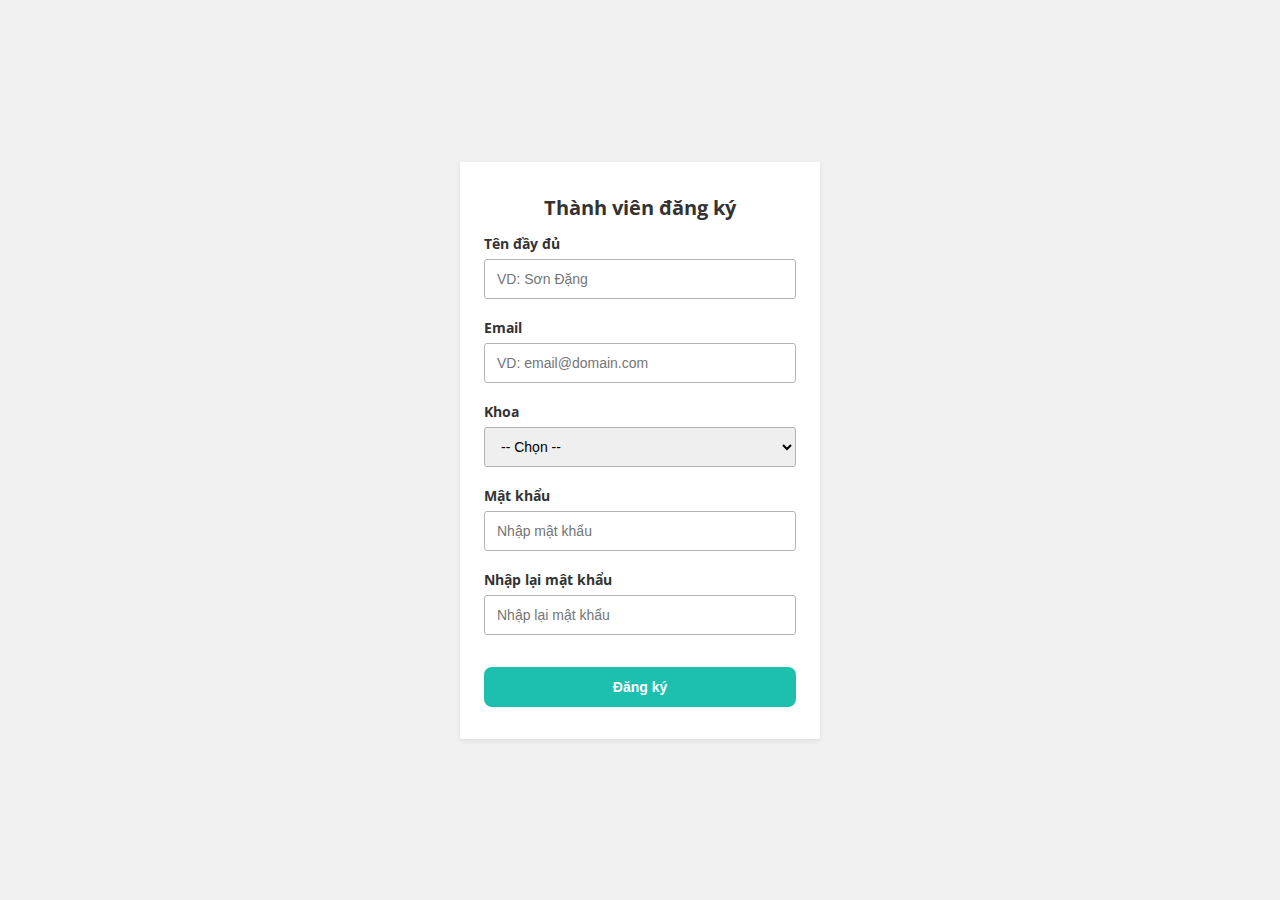
==== index.html @ 15d1e434 "Push validation form" ====
<!DOCTYPE html>
<html lang="en">
<head>
    <meta charset="UTF-8">
    <meta http-equiv="X-UA-Compatible" content="IE=edge">
    <meta name="viewport" content="width=device-width, initial-scale=1.0">
    <link href="https://fonts.googleapis.com/css?family=Open+Sans:400,600,300" rel="stylesheet" type="text/css">
    <link rel="stylesheet" href="./style.css"></a>
    <title>Document</title>
</head>
<body>
    <div class="main">

        <form action="" method="POST" class="form" id="form-1">
          <h3 class="heading">Thành viên đăng ký</h3>
          <br>
          <div class="form-group">
            <label for="fullname" class="form-label">Tên đầy đủ</label>
            <input id="fullname" name="fullname" type="text" placeholder="VD: Sơn Đặng" class="form-control">
            <span class="form-message"></span>
          </div>
  
          <div class="form-group">
            <label for="email" class="form-label">Email</label>
            <input id="email" name="email" type="text" placeholder="VD: email@domain.com" class="form-control">
            <span class="form-message"></span>
          </div>

          <div class="form-group">
            <label for="college" class="form-label">Khoa</label>
            <select id="college" name="college" class="form-control">
              <option value="">-- Chọn --</option>
              <option value="cntt">-- CNTT & TT --</option>
              <option value="kt">-- Kinh tế --</option>
            </select>
            <span class="form-message"></span>
          </div>

          <div class="form-group">
            <label for="password" class="form-label">Mật khẩu</label>
            <input id="password" name="password" type="password" placeholder="Nhập mật khẩu" class="form-control">
            <span class="form-message"></span>
          </div>
  
          <div class="form-group">
            <label for="password_confirmation" class="form-label">Nhập lại mật khẩu</label>
            <input id="password_confirmation" name="password_confirmation" placeholder="Nhập lại mật khẩu" type="password" class="form-control">
            <span class="form-message"></span>
          </div>

      
  
          <button class="form-submit">Đăng ký</button>
        </form>
  
        <!-- <form action="" method="POST" class="form" id="form-2">
          <h3 class="heading">Đăng nhập</h3>
            
          <div class="spacer"></div>
  
          <div class="form-group">
            <label for="email" class="form-label">Email</label>
            <input id="email" name="email" type="text" placeholder="VD: email@domain.com" class="form-control">
            <span class="form-message"></span>
          </div>
  
          <div class="form-group">
            <label for="password" class="form-label">Mật khẩu</label>
            <input id="password" name="password" type="password" placeholder="Nhập mật khẩu" class="form-control">
            <span class="form-message"></span>
          </div>
  
          <button class="form-submit">Đăng nhập</button>
        </form> -->
  
      </div>
      <script src="./validator.js"></script> 
      <script>
         
        document.addEventListener('DOMContentLoaded', function () {
          // Mong muốn của chúng ta
          Validator({
            form: '#form-1',
            formGroupSelector: '.form-group',
            errorSelector: '.form-message',
            rules: [
              Validator.isRequired('#fullname','Vui lòng nhập họ tên'),
              Validator.isEmail('#email'),
              Validator.minLength('#password', 6),
              Validator.isRequired('#password_confirmation'),
              Validator.isRequired('#college'),
              Validator.isConfirmed('#password_confirmation', function () {
                return document.querySelector('#form-1 #password').value;
              }, 'Mật khẩu nhập lại không chính xác')
            ],
            onSubmit: function (data) {
              // Call API
              console.log(data);
            }
          });

 
  
  
        //   Validator({
        //     form: '#form-2',
        //     formGroupSelector: '.form-group',
        //     errorSelector: '.form-message',
        //     rules: [
        //       Validator.isEmail('#email'),
        //       Validator.minLength('#password', 6),
        //     ],
        //     onSubmit: function (data) {
        //       // Call API
        //       console.log(data);
        //     }
        //   });
        });
  
      </script>

</body>
</html>
---- style.css ----
* {
    padding: 0;
    margin: 0;
    box-sizing: border-box;
}
html {
    color: #333;
    font-size: 62.5%;
    font-family: 'Open Sans', sans-serif;
}
.main {
    background: #f1f1f1;
    min-height: 100vh;
    display: flex;
    justify-content: center;
}
.form {
    width: 360px;
    min-height: 100px;
    padding: 32px 24px;
    text-align: center;
    background: #fff;
    border-radius: 2px;
    margin: 24px;
    align-self: center;
    box-shadow: 0 2px 5px 0 rgba(51,62,73,.1);
}
.form .heading {
    font-size: 2rem;
}
.form .desc {
    text-align: center;
    color: #636d77;
    font-size: 1.6rem;
    font-weight: lighter;
    line-height: 2.4rem;
    margin-top: 16px;
    font-weight: 300;
}

.form-group {
    display: flex;
    margin-bottom: 16px;
    flex-direction: column;
}

.form-label,
.form-message {
    text-align: left;
}

.form-label {
    font-weight: 700;
    padding-bottom: 6px;
    line-height: 1.8rem;
    font-size: 1.4rem;
}

.form-control {
    height: 40px;
    padding: 8px 12px;
    border: 1px solid #b3b3b3;
    border-radius: 3px;
    outline: none;
    font-size: 1.4rem;
}

.form-control:hover {
    border-color: #1dbfaf;
}

.form-group.invalid .form-control {
    border-color: #f33a58;
}

.form-group.invalid .form-message {
    color: #f33a58;
}

.form-message {
    font-size: 1.2rem;
    line-height: 1.6rem;
    padding: 4px 0 0;
}

.form-submit {
    outline: none;
    background-color: #1dbfaf;
    margin-top: 12px;
    padding: 12px 16px;
    font-weight: 600;
    color: #fff;
    border: none;
    width: 100%;
    font-size: 14px;
    border-radius: 8px;
    cursor: pointer;
}

.form-submit:hover {
    background-color: #1ac7b6;
}

.spacer {
    margin-top: 36px;
}
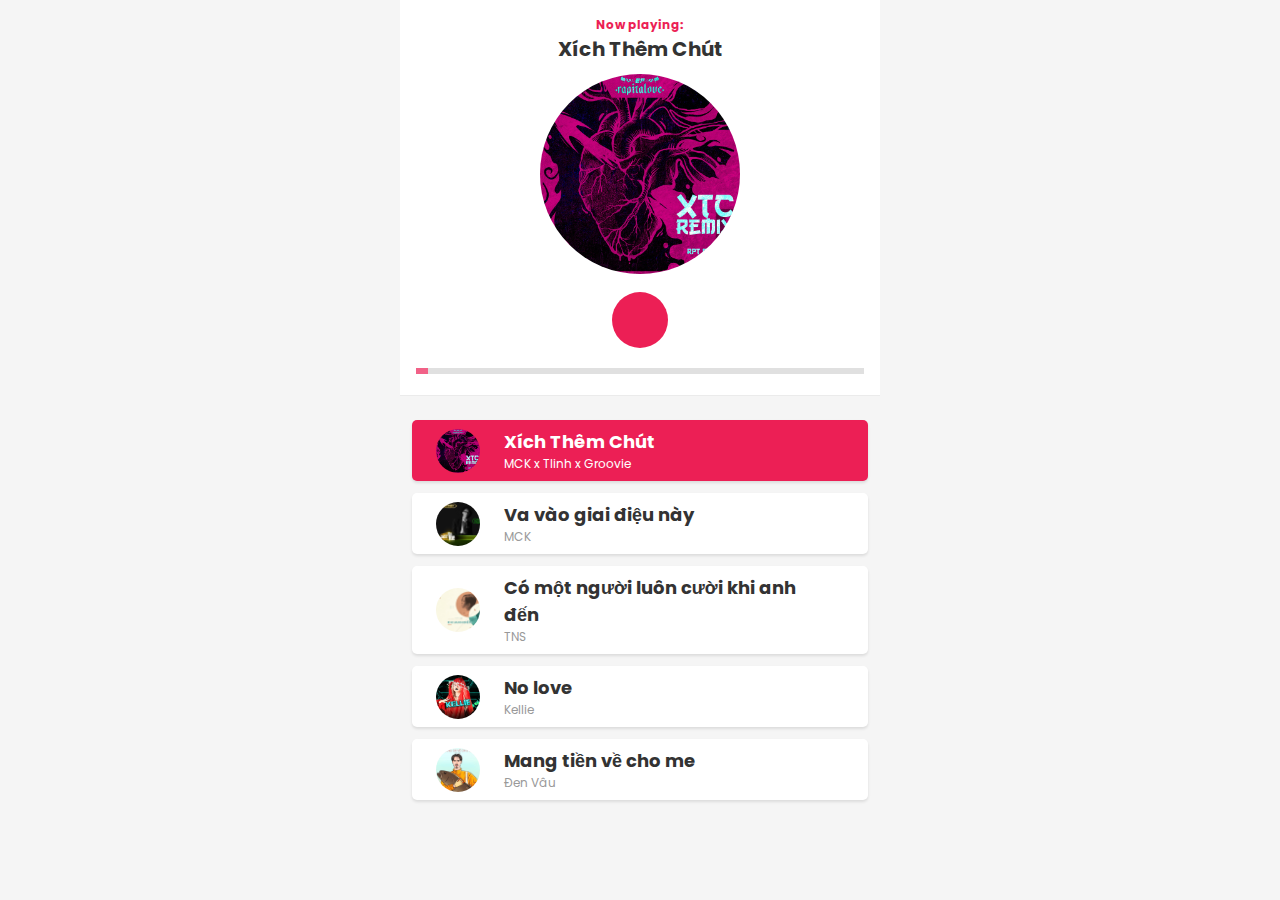
==== commit 82859ecd: "Commit Music App" ====
--- a/index.html
+++ b/index.html
@@ -6,117 +6,306 @@
     <meta name="viewport" content="width=device-width, initial-scale=1.0">
     <link href="https://fonts.googleapis.com/css?family=Open+Sans:400,600,300" rel="stylesheet" type="text/css">
     <link rel="stylesheet" href="./style.css"></a>
-    <title>Document</title>
+    <link rel="preconnect" href="https://fonts.gstatic.com">
+    <link rel="stylesheet" href="https://cdnjs.cloudflare.com/ajax/libs/font-awesome/5.15.2/css/all.min.css" integrity="sha512-HK5fgLBL+xu6dm/Ii3z4xhlSUyZgTT9tuc/hSrtw6uzJOvgRr2a9jyxxT1ely+B+xFAmJKVSTbpM/CuL7qxO8w==" crossorigin="anonymous" />
+    <link href="https://fonts.googleapis.com/css2?family=Poppins:wght@300;400;500;600&display=swap" rel="stylesheet">
+   
+    <title>Music player</title>
 </head>
 <body>
-    <div class="main">
-
-        <form action="" method="POST" class="form" id="form-1">
-          <h3 class="heading">Thành viên đăng ký</h3>
-          <br>
-          <div class="form-group">
-            <label for="fullname" class="form-label">Tên đầy đủ</label>
-            <input id="fullname" name="fullname" type="text" placeholder="VD: Sơn Đặng" class="form-control">
-            <span class="form-message"></span>
-          </div>
-  
-          <div class="form-group">
-            <label for="email" class="form-label">Email</label>
-            <input id="email" name="email" type="text" placeholder="VD: email@domain.com" class="form-control">
-            <span class="form-message"></span>
-          </div>
-
-          <div class="form-group">
-            <label for="college" class="form-label">Khoa</label>
-            <select id="college" name="college" class="form-control">
-              <option value="">-- Chọn --</option>
-              <option value="cntt">-- CNTT & TT --</option>
-              <option value="kt">-- Kinh tế --</option>
-            </select>
-            <span class="form-message"></span>
-          </div>
-
-          <div class="form-group">
-            <label for="password" class="form-label">Mật khẩu</label>
-            <input id="password" name="password" type="password" placeholder="Nhập mật khẩu" class="form-control">
-            <span class="form-message"></span>
-          </div>
-  
-          <div class="form-group">
-            <label for="password_confirmation" class="form-label">Nhập lại mật khẩu</label>
-            <input id="password_confirmation" name="password_confirmation" placeholder="Nhập lại mật khẩu" type="password" class="form-control">
-            <span class="form-message"></span>
-          </div>
-
-      
-  
-          <button class="form-submit">Đăng ký</button>
-        </form>
-  
-        <!-- <form action="" method="POST" class="form" id="form-2">
-          <h3 class="heading">Đăng nhập</h3>
+  <div class="player">
+    <!-- Dashboard -->
+    <div class="dashboard">
+      <!-- Header -->
+      <header>
+        <h4>Now playing:</h4>
+        <h2></h2>
+      </header>
+  
+      <!-- CD -->
+      <div class="cd">
+        <div class="cd-thumb" style="background-image: url('')">
+        </div>
+      </div>
+  
+      <!-- Control -->
+      <div class="control">
+        <div class="btn btn-repeat">
+          <i class="fas fa-redo"></i>
+        </div>
+        <div class="btn btn-prev">
+          <i class="fas fa-step-backward"></i>
+        </div>
+        <div class="btn btn-toggle-play">
+          <i class="fas fa-pause icon-pause"></i>
+          <i class="fas fa-play icon-play"></i>
+        </div>
+        <div class="btn btn-next">
+          <i class="fas fa-step-forward"></i>
+        </div>
+        <div class="btn btn-random">
+          <i class="fas fa-random"></i>
+        </div>
+      </div>
+  
+      <input id="progress" class="progress" type="range" value="0" step="1" min="0" max="100">
+  
+      <audio id="audio" src=""></audio>
+    </div>
+  
+    <!-- Playlist -->
+    <div class="playlist" id="playlist">
+     
+   
+    </div>
+  </div>
+  
+  <!-- Design from: https://static.collectui.com/shots/3671744/musicloud-revolutionary-app-for-music-streaming-large -->
+      </div>
+      <script src="./main.js"></script> 
+      <script>
+       $ = document.querySelector.bind(document);
+       $$ = document.querySelectorAll.bind(document);
+       const cd = $('.cd');
+       const heading = $('.dashboard h2');
+       const thumb = $('.cd .cd-thumb');
+       const audio = $('#audio');
+       const playBtn = $('.control .btn-toggle-play');
+       const player = $('.player');
+       const progress = $('#progress');
+       const nextBtn = $('.control .btn-next');
+       const prevBtn = $('.control .btn-prev');
+       const ranBtn = $('.control .btn-random');
+       const replayBtn = $('.control .btn-repeat');
+       console.log(nextBtn);
+       const app = {
+          curentIndex: 0,
+          isRandom: false,
+          isPlaying: 0,
+          isReplay: false,
+          songs : [
+           {
+             name: 'Xích Thêm Chút',
+             singer: 'MCK x Tlinh x Groovie',
+             path: './music/xtc.mp3',
+             img: './img/xtc.jpg'
+           },
+           {
+             name: 'Va vào giai điệu này',
+             singer: 'MCK',
+             path: './music/va.mp3',
+             img: './img/va.jpg'
+           },
+           {
+             name: 'Có một người luôn cười khi anh đến',
+             singer: 'TNS',
+             path: './music/co.mp3',
+             img: './img/co.jpg'
+           },
+           {
+             name: 'No love',
+             singer: 'Kellie',
+             path: './music/love.mp3',
+             img: './img/love.jpg'
+           },
+           {
+             name: 'Mang tiền về cho me',
+             singer: 'Đen Vâu',
+             path: './music/tien.mp3',
+             img: './img/tien.jpg'
+           }
+         ],
+          
+          render: function(){
+            const html = this.songs.map((song, index) => {
+              return ` 
+                <div class="song ${index === this.curentIndex ? 'active' : ''}">
+                  <div class="thumb" style="background-image: url('${song.img}')">
+                  </div>
+                  <div class="body">
+                    <h3 class="title">${song.name}</h3>
+                    <p class="author">${song.singer}</p>
+                  </div>
+                  <div class="option">
+                    <i class="fas fa-ellipsis-h"></i>
+                  </div>
+                </div>`;
+            })
+
+            $('.playlist').innerHTML = html.join('');
+
+          },
+
+          defineProperties: function(){
+            Object.defineProperty(this,'currentSong', {
+              get: function(){
+                return this.songs[this.curentIndex];
+              } 
+            })
+          },
+
+          handleEvent: function() {
+                        
+            const cdWidth = cd.offsetWidth;
+            const cdRotate = thumb.animate([
+              { transform: 'rotate(360deg)' }
+            ], {
+              duration: 10000,
+              iterations: Infinity
+            })
+
+            cdRotate.pause();
+            document.onscroll = function() {
+              const scrollTop = window.screenY || document.documentElement.scrollTop;
+              var newCdWidth = cdWidth - scrollTop;
+              if (newCdWidth < 50) newCdWidth = 0;
             
-          <div class="spacer"></div>
-  
-          <div class="form-group">
-            <label for="email" class="form-label">Email</label>
-            <input id="email" name="email" type="text" placeholder="VD: email@domain.com" class="form-control">
-            <span class="form-message"></span>
-          </div>
-  
-          <div class="form-group">
-            <label for="password" class="form-label">Mật khẩu</label>
-            <input id="password" name="password" type="password" placeholder="Nhập mật khẩu" class="form-control">
-            <span class="form-message"></span>
-          </div>
-  
-          <button class="form-submit">Đăng nhập</button>
-        </form> -->
-  
-      </div>
-      <script src="./validator.js"></script> 
-      <script>
+              cd.style.width = newCdWidth + 'px';
+              cd.style.opacity = newCdWidth / cdWidth;
+            }
+            
+            playBtn.onclick = function(){
+                if (app.isPlaying === 0) {
+                  audio.play();
+                } else {
+                  audio.pause();
+                }
+
+                audio.onplay = function(){
+                  app.isPlaying = 1;
+                  player.classList.add('playing');
+                  cdRotate.play();
+                }
+
+                audio.onpause = function(){
+                  app.isPlaying = 0;
+                  player.classList.remove('playing');
+                  cdRotate.pause();
+                }
+            }
+
+            nextBtn.onclick = function() {
+              if(app.isRandom){
+                app.playRandom();
+              } else {
+                app.nextSong();              
+            }
+            audio.onplay = function(){
+                  app.isPlaying = 1;
+                  player.classList.add('playing');
+                  cdRotate.play();
+                }
+            audio.play();
+            app.render();
+            app.scrollToActiveView();
+            }
+
+            prevBtn.onclick = function() {
+              if(app.isRandom){
+                app.playRandom();
+              } else {
+                app.prevSong();              
+            }
+                 audio.onplay = function(){
+                  app.isPlaying = 1;
+                  player.classList.add('playing');
+                  cdRotate.play();
+                }
+              audio.play();
+              app.render();
+              app.scrollToActiveView();
+            }
+
+            ranBtn.onclick = function() {
+              if(ranBtn.classList.contains('active')){
+                ranBtn.classList.remove('active');
+                app.isRandom = false;
+              } else {
+                ranBtn.classList.add('active');
+                app.isRandom = true;
+              }          
+              
+            }
+
+            replayBtn.onclick = function() {
+              if(this.classList.contains('active')){
+                this.classList.remove('active');
+                app.isReplay = false;
+              } else {
+                this.classList.add('active');
+                app.isReplay = true;
+              }
+            }
+
+            audio.ontimeupdate = function() {
+              if (this.currentTime){
+              progress.value = this.currentTime / this.duration * 100;
+              }
+              
+            }
+
+            audio.onended = function() {
+              if(!app.isReplay) {
+                nextBtn.click();
+              }
+              audio.play();
+            }
+
+            progress.oninput = function() {
+              audio.currentTime = progress.value / 100 * audio.duration;
+            }
+            
+          },
          
-        document.addEventListener('DOMContentLoaded', function () {
-          // Mong muốn của chúng ta
-          Validator({
-            form: '#form-1',
-            formGroupSelector: '.form-group',
-            errorSelector: '.form-message',
-            rules: [
-              Validator.isRequired('#fullname','Vui lòng nhập họ tên'),
-              Validator.isEmail('#email'),
-              Validator.minLength('#password', 6),
-              Validator.isRequired('#password_confirmation'),
-              Validator.isRequired('#college'),
-              Validator.isConfirmed('#password_confirmation', function () {
-                return document.querySelector('#form-1 #password').value;
-              }, 'Mật khẩu nhập lại không chính xác')
-            ],
-            onSubmit: function (data) {
-              // Call API
-              console.log(data);
-            }
-          });
-
- 
-  
-  
-        //   Validator({
-        //     form: '#form-2',
-        //     formGroupSelector: '.form-group',
-        //     errorSelector: '.form-message',
-        //     rules: [
-        //       Validator.isEmail('#email'),
-        //       Validator.minLength('#password', 6),
-        //     ],
-        //     onSubmit: function (data) {
-        //       // Call API
-        //       console.log(data);
-        //     }
-        //   });
-        });
-  
+          loadCurrentSong: function(){
+            heading.textContent = this.currentSong.name;
+            thumb.style.backgroundImage = `url('${this.currentSong.img}'`;
+            audio.src = this.currentSong.path;       
+          },
+
+          nextSong: function(){
+            if (app.curentIndex++ >= app.songs.length - 1){
+                app.curentIndex = 0;
+              }
+              app.loadCurrentSong();
+          },
+
+          prevSong: function(){
+            if (--app.curentIndex < 0){
+                app.curentIndex = app.songs.length - 1;
+              }
+              app.loadCurrentSong();
+          },
+
+          playRandom: function(){
+            let RandomIndex;
+            do {
+              RandomIndex = Math.floor(Math.random() * app.songs.length);
+              
+            }while(RandomIndex === app.curentIndex);
+            app.curentIndex = RandomIndex;
+            this.loadCurrentSong();
+          },
+
+          scrollToActiveView: function (){
+            setTimeout(() => {
+              $('.song.active').scrollIntoView({
+                behavior: 'smooth',
+                block: 'center',
+              })
+            }, 300)
+          },
+
+          start: function(){
+            this.handleEvent();
+            this.defineProperties();
+            this.loadCurrentSong();
+            this.render();
+            console.log();
+          } 
+        }
+        
+        app.start();
       </script>
 
 </body>
--- a/style.css
+++ b/style.css
@@ -1,106 +1,194 @@
-* {
-    padding: 0;
-    margin: 0;
-    box-sizing: border-box;
-}
-html {
-    color: #333;
-    font-size: 62.5%;
-    font-family: 'Open Sans', sans-serif;
-}
-.main {
-    background: #f1f1f1;
-    min-height: 100vh;
-    display: flex;
-    justify-content: center;
-}
-.form {
-    width: 360px;
-    min-height: 100px;
-    padding: 32px 24px;
-    text-align: center;
-    background: #fff;
-    border-radius: 2px;
-    margin: 24px;
-    align-self: center;
-    box-shadow: 0 2px 5px 0 rgba(51,62,73,.1);
-}
-.form .heading {
-    font-size: 2rem;
-}
-.form .desc {
-    text-align: center;
-    color: #636d77;
-    font-size: 1.6rem;
-    font-weight: lighter;
-    line-height: 2.4rem;
-    margin-top: 16px;
-    font-weight: 300;
+:root {
+  --primary-color: #ec1f55;
+  --text-color: #333;
 }
 
-.form-group {
-    display: flex;
-    margin-bottom: 16px;
-    flex-direction: column;
+* {
+  padding: 0;
+  margin: 0;
+  box-sizing: inherit;
 }
 
-.form-label,
-.form-message {
-    text-align: left;
+body {
+  background-color: #f5f5f5;
+  
 }
 
-.form-label {
-    font-weight: 700;
-    padding-bottom: 6px;
-    line-height: 1.8rem;
-    font-size: 1.4rem;
+html {
+  box-sizing: border-box;
+  font-family: "Poppins", sans-serif;
 }
 
-.form-control {
-    height: 40px;
-    padding: 8px 12px;
-    border: 1px solid #b3b3b3;
-    border-radius: 3px;
-    outline: none;
-    font-size: 1.4rem;
+.player {
+  position: relative;
+  max-width: 480px;
+  margin: 0 auto;
+  
 }
 
-.form-control:hover {
-    border-color: #1dbfaf;
+.player .icon-pause {
+  display: none;
 }
 
-.form-group.invalid .form-control {
-    border-color: #f33a58;
+.player.playing .icon-pause {
+  display: inline-block;
 }
 
-.form-group.invalid .form-message {
-    color: #f33a58;
+.player.playing .icon-play {
+  display: none;
 }
 
-.form-message {
-    font-size: 1.2rem;
-    line-height: 1.6rem;
-    padding: 4px 0 0;
+.dashboard {
+  padding: 16px 16px 14px;
+  background-color: #fff;
+  position: fixed;
+  top: 0;
+  width: 100%;
+  max-width: 480px;
+  border-bottom: 1px solid #ebebeb;
 }
 
-.form-submit {
-    outline: none;
-    background-color: #1dbfaf;
-    margin-top: 12px;
-    padding: 12px 16px;
-    font-weight: 600;
-    color: #fff;
-    border: none;
-    width: 100%;
-    font-size: 14px;
-    border-radius: 8px;
-    cursor: pointer;
+/* HEADER */
+header {
+  text-align: center;
+  margin-bottom: 10px;
+  
 }
 
-.form-submit:hover {
-    background-color: #1ac7b6;
+header h4 {
+  color: var(--primary-color);
+  font-size: 12px;
 }
 
-.spacer {
-    margin-top: 36px;
-}+header h2 {
+  color: var(--text-color);
+  font-size: 20px;
+}
+
+/* CD */
+.cd {
+  display: flex;
+  margin: auto;
+  width: 200px;
+}
+
+.cd-thumb {
+  width: 100%;
+  padding-top: 100%;
+  border-radius: 50%;
+  background-color: #333;
+  background-size: cover;
+  margin: auto;
+}
+
+/* CONTROL */
+.control {
+  display: flex;
+  align-items: center;
+  justify-content: space-around;
+  padding: 18px 0 8px 0;
+}
+
+.control .btn {
+  color: #666;
+  padding: 18px;
+  font-size: 18px;
+  cursor: pointer;
+}
+
+.control .btn.active {
+  color: var(--primary-color);
+}
+
+.control .btn-toggle-play {
+  width: 56px;
+  height: 56px;
+  border-radius: 50%;
+  font-size: 24px;
+  color: #fff;
+  display: flex;
+  align-items: center;
+  justify-content: center;
+  background-color: var(--primary-color);
+  cursor: pointer;
+}
+
+.progress {
+  width: 100%;
+  -webkit-appearance: none;
+  height: 6px;
+  background: #d3d3d3;
+  outline: none;
+  opacity: 0.7;
+  -webkit-transition: 0.2s;
+  transition: opacity 0.2s;
+}
+
+.progress::-webkit-slider-thumb {
+  -webkit-appearance: none;
+  appearance: none;
+  width: 12px;
+  height: 6px;
+  background-color: var(--primary-color);
+  cursor: pointer;
+}
+
+/* PLAYLIST */
+.playlist {
+  margin-top: 408px;
+  padding: 12px;
+  
+}
+
+.song {
+  display: flex;
+  align-items: center;
+  margin-bottom: 12px;
+  background-color: #fff;
+  padding: 8px 16px;
+  border-radius: 5px;
+  box-shadow: 0 2px 3px rgba(0, 0, 0, 0.1);
+}
+
+.song.active {
+  background-color: var(--primary-color);
+}
+
+.song:active {
+  opacity: 0.8;
+}
+
+.song.active .option,
+.song.active .author,
+.song.active .title {
+  color: #fff;
+}
+
+.song .thumb {
+  width: 44px;
+  height: 44px;
+  border-radius: 50%;
+  background-size: cover;
+  margin: 0 8px;
+}
+
+.song .body {
+  flex: 1;
+  padding: 0 16px;
+}
+
+.song .title {
+  font-size: 18px;
+  color: var(--text-color);
+}
+
+.song .author {
+  font-size: 12px;
+  color: #999;
+}
+
+.song .option {
+  padding: 16px 8px;
+  color: #999;
+  font-size: 18px;
+}
